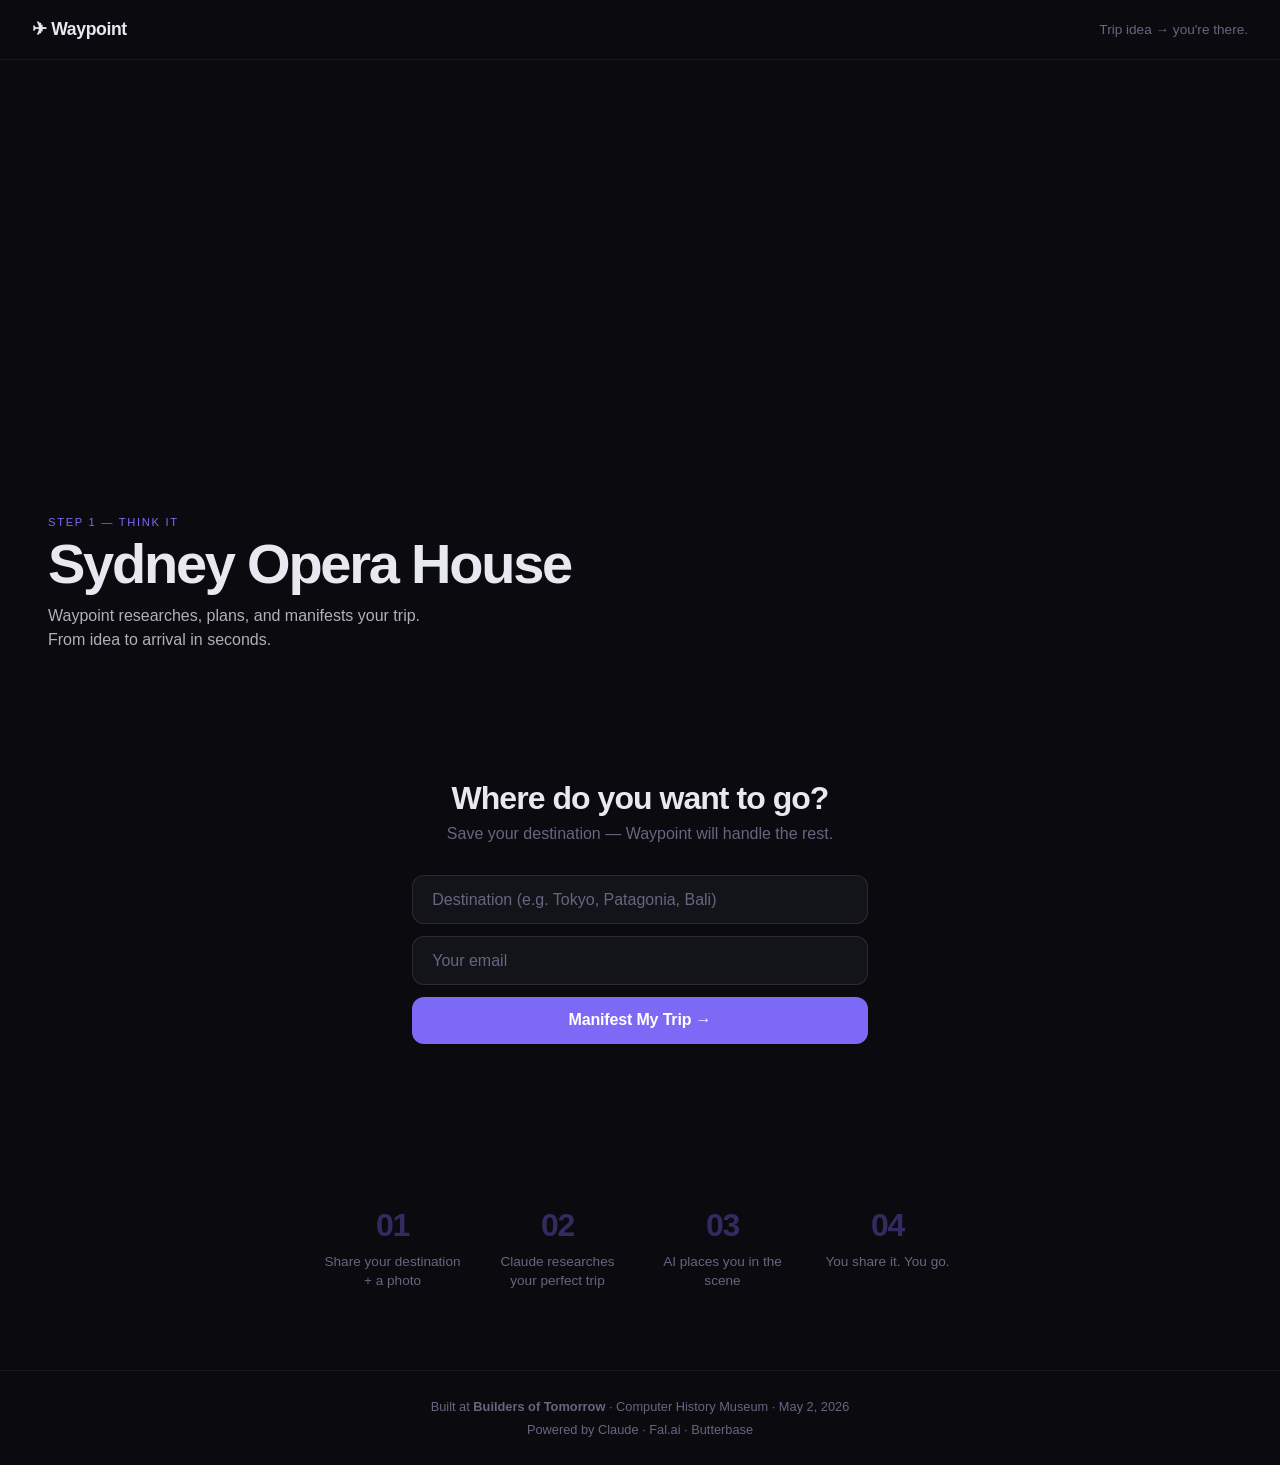
==== index.html @ 0c3d53c4 "feat: waypoint manifestation demo — builders of tomorrow 2026" ====
<!DOCTYPE html>
<html lang="en">
<head>
  <meta charset="UTF-8">
  <meta name="viewport" content="width=device-width, initial-scale=1.0">
  <title>Waypoint — Manifest Your Trip</title>
  <link rel="stylesheet" href="style.css">
</head>
<body>
  <nav class="nav">
    <span class="logo">✈ Waypoint</span>
    <span class="tagline">Trip idea → you're there.</span>
  </nav>

  <section class="hero">
    <div class="video-container">
      <video
        id="manifestVideo"
        src="assets/manifestation.mp4"
        autoplay
        muted
        loop
        playsinline
      ></video>
      <div class="video-overlay">
        <div class="overlay-text">
          <p class="step-label">STEP 1 — Think it</p>
          <h1>Sydney Opera House</h1>
          <p class="subtext">Waypoint researches, plans, and manifests your trip.<br>From idea to arrival in seconds.</p>
        </div>
      </div>
    </div>
  </section>

  <section class="wishlist" id="wishlist">
    <h2>Where do you want to go?</h2>
    <p class="wishlist-sub">Save your destination — Waypoint will handle the rest.</p>
    <form id="wishlistForm" class="wishlist-form">
      <input
        type="text"
        id="destination"
        placeholder="Destination (e.g. Tokyo, Patagonia, Bali)"
        required
        autocomplete="off"
      />
      <input
        type="email"
        id="email"
        placeholder="Your email"
        required
      />
      <button type="submit" id="submitBtn">Manifest My Trip →</button>
    </form>
    <p id="formStatus" class="form-status"></p>
  </section>

  <section class="how">
    <div class="steps">
      <div class="step"><span class="step-num">01</span><p>Share your destination + a photo</p></div>
      <div class="step"><span class="step-num">02</span><p>Claude researches your perfect trip</p></div>
      <div class="step"><span class="step-num">03</span><p>AI places you in the scene</p></div>
      <div class="step"><span class="step-num">04</span><p>You share it. You go.</p></div>
    </div>
  </section>

  <footer>
    <p>Built at <strong>Builders of Tomorrow</strong> · Computer History Museum · May 2, 2026</p>
    <p>Powered by Claude · Fal.ai · Butterbase</p>
  </footer>

  <script src="manifest.js"></script>
</body>
</html>
---- style.css ----
:root {
  --bg: #0a0a0f;
  --surface: #13131a;
  --accent: #7c6af7;
  --text: #e8e8f0;
  --muted: #666680;
  --radius: 12px;
}

* { box-sizing: border-box; margin: 0; padding: 0; }

body {
  font-family: -apple-system, BlinkMacSystemFont, 'Segoe UI', sans-serif;
  background: var(--bg);
  color: var(--text);
  min-height: 100vh;
}

/* Nav */
.nav {
  display: flex;
  justify-content: space-between;
  align-items: center;
  padding: 1.2rem 2rem;
  border-bottom: 1px solid rgba(255,255,255,0.06);
}
.logo { font-size: 1.1rem; font-weight: 700; letter-spacing: -0.02em; }
.tagline { font-size: 0.85rem; color: var(--muted); }

/* Hero video */
.hero { position: relative; }

.video-container {
  position: relative;
  width: 100%;
  max-height: 80vh;
  overflow: hidden;
}

video {
  width: 100%;
  height: 100%;
  object-fit: cover;
  display: block;
}

.video-overlay {
  position: absolute;
  inset: 0;
  background: linear-gradient(to bottom, rgba(10,10,15,0.2) 0%, rgba(10,10,15,0.75) 100%);
  display: flex;
  align-items: flex-end;
  padding: 3rem;
}

.overlay-text .step-label {
  font-size: 0.7rem;
  letter-spacing: 0.15em;
  color: var(--accent);
  margin-bottom: 0.5rem;
  text-transform: uppercase;
}

.overlay-text h1 {
  font-size: 3.5rem;
  font-weight: 800;
  letter-spacing: -0.04em;
  line-height: 1;
  margin-bottom: 0.75rem;
}

.overlay-text .subtext {
  font-size: 1rem;
  color: rgba(232, 232, 240, 0.75);
  line-height: 1.5;
}

/* Wishlist form */
.wishlist {
  padding: 5rem 2rem;
  text-align: center;
  max-width: 520px;
  margin: 0 auto;
}

.wishlist h2 {
  font-size: 2rem;
  font-weight: 700;
  letter-spacing: -0.03em;
  margin-bottom: 0.5rem;
}

.wishlist-sub {
  color: var(--muted);
  margin-bottom: 2rem;
}

.wishlist-form {
  display: flex;
  flex-direction: column;
  gap: 0.75rem;
}

.wishlist-form input {
  background: var(--surface);
  border: 1px solid rgba(255,255,255,0.1);
  border-radius: var(--radius);
  padding: 0.9rem 1.2rem;
  color: var(--text);
  font-size: 1rem;
  outline: none;
  transition: border-color 0.2s;
}

.wishlist-form input:focus { border-color: var(--accent); }
.wishlist-form input::placeholder { color: var(--muted); }

.wishlist-form button {
  background: var(--accent);
  color: white;
  border: none;
  border-radius: var(--radius);
  padding: 0.9rem 1.2rem;
  font-size: 1rem;
  font-weight: 600;
  cursor: pointer;
  transition: opacity 0.2s;
  letter-spacing: -0.01em;
}

.wishlist-form button:hover { opacity: 0.85; }
.wishlist-form button:disabled { opacity: 0.5; cursor: not-allowed; }

.form-status {
  margin-top: 1rem;
  font-size: 0.9rem;
  color: var(--accent);
  min-height: 1.2rem;
}

/* How it works */
.how {
  padding: 3rem 2rem 5rem;
  max-width: 700px;
  margin: 0 auto;
}

.steps {
  display: grid;
  grid-template-columns: repeat(4, 1fr);
  gap: 1.5rem;
}

.step { text-align: center; }

.step-num {
  display: block;
  font-size: 2rem;
  font-weight: 800;
  color: var(--accent);
  opacity: 0.35;
  margin-bottom: 0.5rem;
  letter-spacing: -0.04em;
}

.step p {
  font-size: 0.85rem;
  color: var(--muted);
  line-height: 1.4;
}

/* Footer */
footer {
  border-top: 1px solid rgba(255,255,255,0.06);
  padding: 1.5rem 2rem;
  text-align: center;
  color: var(--muted);
  font-size: 0.8rem;
  line-height: 1.8;
}

@media (max-width: 600px) {
  .overlay-text h1 { font-size: 2.2rem; }
  .video-overlay { padding: 1.5rem; }
  .steps { grid-template-columns: repeat(2, 1fr); }
}
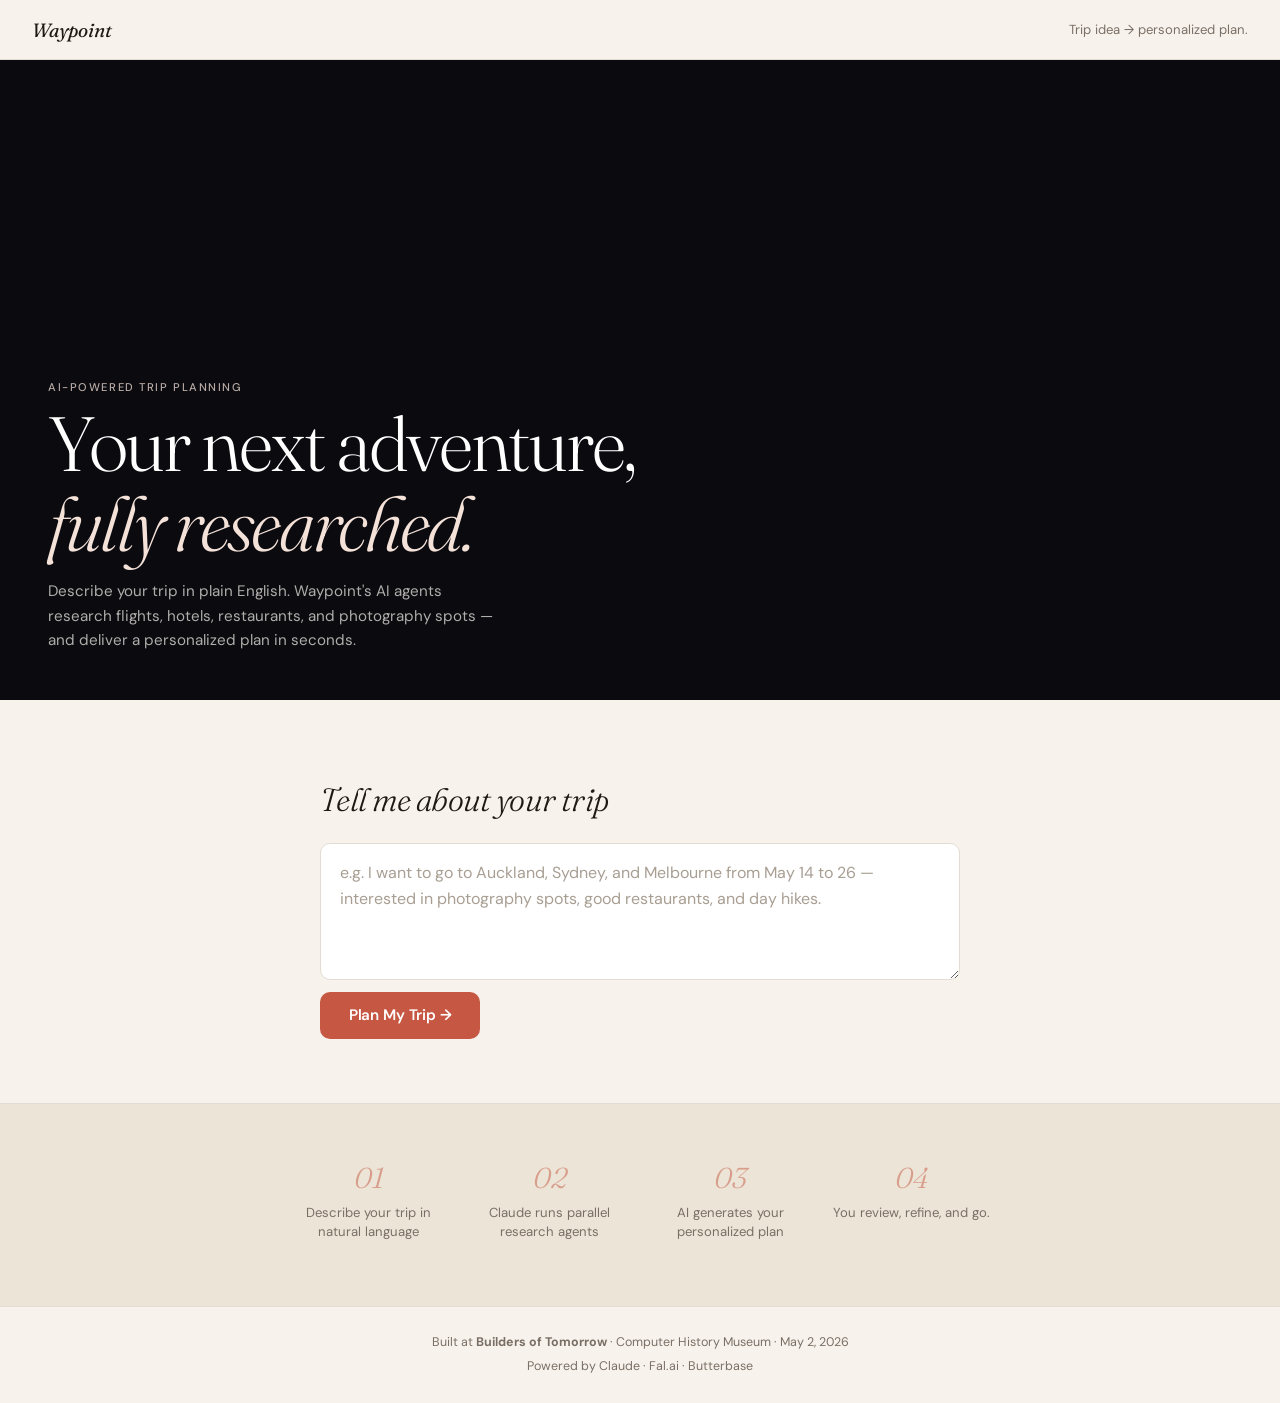
==== commit 0cb002af: "feat: editorial warm design + NL textarea + a11y fixes" ====
--- a/index.html
+++ b/index.html
@@ -3,13 +3,16 @@
 <head>
   <meta charset="UTF-8">
   <meta name="viewport" content="width=device-width, initial-scale=1.0">
-  <title>Waypoint — Manifest Your Trip</title>
+  <title>Waypoint — Plan Your Trip</title>
+  <link rel="preconnect" href="https://fonts.googleapis.com">
+  <link rel="preconnect" href="https://fonts.gstatic.com" crossorigin>
+  <link href="https://fonts.googleapis.com/css2?family=DM+Sans:ital,opsz,wght@0,9..40,300;0,9..40,400;0,9..40,500;0,9..40,600;1,9..40,300&family=Fraunces:ital,opsz,wght@0,9..144,300;0,9..144,400;1,9..144,300&display=swap" rel="stylesheet">
   <link rel="stylesheet" href="style.css">
 </head>
 <body>
   <nav class="nav">
-    <span class="logo">✈ Waypoint</span>
-    <span class="tagline">Trip idea → you're there.</span>
+    <span class="logo">Waypoint</span>
+    <span class="tagline">Trip idea → personalized plan.</span>
   </nav>
 
   <section class="hero">
@@ -24,42 +27,36 @@
       ></video>
       <div class="video-overlay">
         <div class="overlay-text">
-          <p class="step-label">STEP 1 — Think it</p>
-          <h1>Sydney Opera House</h1>
-          <p class="subtext">Waypoint researches, plans, and manifests your trip.<br>From idea to arrival in seconds.</p>
+          <p class="eyebrow">AI-Powered Trip Planning</p>
+          <h1>Your next adventure,<br><em>fully researched.</em></h1>
+          <p class="subtext">Describe your trip in plain English. Waypoint's AI agents research flights, hotels, restaurants, and photography spots — and deliver a personalized plan in seconds.</p>
         </div>
       </div>
     </div>
   </section>
 
-  <section class="wishlist" id="wishlist">
-    <h2>Where do you want to go?</h2>
-    <p class="wishlist-sub">Save your destination — Waypoint will handle the rest.</p>
-    <form id="wishlistForm" class="wishlist-form">
-      <input
-        type="text"
-        id="destination"
-        placeholder="Destination (e.g. Tokyo, Patagonia, Bali)"
-        required
-        autocomplete="off"
-      />
-      <input
-        type="email"
-        id="email"
-        placeholder="Your email"
-        required
-      />
-      <button type="submit" id="submitBtn">Manifest My Trip →</button>
-    </form>
-    <p id="formStatus" class="form-status"></p>
+  <section class="prompt-section" id="wishlist">
+    <div class="prompt-wrap">
+      <h2>Tell me about your trip</h2>
+      <form id="wishlistForm" class="prompt-form">
+        <textarea
+          id="destination"
+          placeholder="e.g. I want to go to Auckland, Sydney, and Melbourne from May 14 to 26 — interested in photography spots, good restaurants, and day hikes."
+          required
+          rows="4"
+          autocomplete="off"
+        ></textarea>
+        <button type="submit" id="submitBtn">Plan My Trip →</button>
+      </form>
+    </div>
   </section>
 
   <section class="how">
     <div class="steps">
-      <div class="step"><span class="step-num">01</span><p>Share your destination + a photo</p></div>
-      <div class="step"><span class="step-num">02</span><p>Claude researches your perfect trip</p></div>
-      <div class="step"><span class="step-num">03</span><p>AI places you in the scene</p></div>
-      <div class="step"><span class="step-num">04</span><p>You share it. You go.</p></div>
+      <div class="step"><span class="step-num">01</span><p>Describe your trip in natural language</p></div>
+      <div class="step"><span class="step-num">02</span><p>Claude runs parallel research agents</p></div>
+      <div class="step"><span class="step-num">03</span><p>AI generates your personalized plan</p></div>
+      <div class="step"><span class="step-num">04</span><p>You review, refine, and go.</p></div>
     </div>
   </section>
 
--- a/style.css
+++ b/style.css
@@ -1,34 +1,52 @@
 :root {
-  --bg: #0a0a0f;
-  --surface: #13131a;
-  --accent: #7c6af7;
-  --text: #e8e8f0;
-  --muted: #666680;
-  --radius: 12px;
+  /* Shared with plan.html */
+  --bg: #f7f3ec;
+  --bg-deep: #ece4d6;
+  --fg: #201a16;
+  --muted: #7a6f66;
+  --muted-soft: #a89e93;
+  --accent: #c65843;
+  --accent-deep: #9b3f2d;
+  --accent-soft: #f4e1d8;
+  --rule: #e3dcd3;
+  --card-bg: #ffffff;
+
+  /* Hero section (always dark) */
+  --hero-bg: #0a0a0f;
+
+  --radius: 10px;
+  font-family: "DM Sans", -apple-system, BlinkMacSystemFont, "Segoe UI", sans-serif;
 }
 
 * { box-sizing: border-box; margin: 0; padding: 0; }
 
 body {
-  font-family: -apple-system, BlinkMacSystemFont, 'Segoe UI', sans-serif;
   background: var(--bg);
-  color: var(--text);
+  color: var(--fg);
   min-height: 100vh;
 }
 
-/* Nav */
+/* Nav — warm */
 .nav {
   display: flex;
   justify-content: space-between;
   align-items: center;
-  padding: 1.2rem 2rem;
-  border-bottom: 1px solid rgba(255,255,255,0.06);
-}
-.logo { font-size: 1.1rem; font-weight: 700; letter-spacing: -0.02em; }
-.tagline { font-size: 0.85rem; color: var(--muted); }
-
-/* Hero video */
-.hero { position: relative; }
+  padding: 1.1rem 2rem;
+  background: var(--bg);
+  border-bottom: 1px solid var(--rule);
+}
+.logo {
+  font-family: "Fraunces", Georgia, serif;
+  font-size: 1.2rem;
+  font-weight: 400;
+  font-style: italic;
+  color: var(--fg);
+  letter-spacing: -0.01em;
+}
+.tagline { font-size: 0.82rem; color: var(--muted); }
+
+/* Hero video — stays dark */
+.hero { position: relative; background: var(--hero-bg); }
 
 .video-container {
   position: relative;
@@ -47,140 +65,237 @@
 .video-overlay {
   position: absolute;
   inset: 0;
-  background: linear-gradient(to bottom, rgba(10,10,15,0.2) 0%, rgba(10,10,15,0.75) 100%);
+  background: linear-gradient(to bottom, rgba(10,10,15,0.15) 0%, rgba(10,10,15,0.72) 100%);
   display: flex;
   align-items: flex-end;
   padding: 3rem;
 }
 
-.overlay-text .step-label {
+.overlay-text .eyebrow {
   font-size: 0.7rem;
-  letter-spacing: 0.15em;
-  color: var(--accent);
-  margin-bottom: 0.5rem;
+  letter-spacing: 0.14em;
+  color: rgba(244, 225, 216, 0.75);
   text-transform: uppercase;
+  margin-bottom: 0.6rem;
+  font-family: "DM Sans", sans-serif;
+  font-weight: 500;
 }
 
 .overlay-text h1 {
-  font-size: 3.5rem;
-  font-weight: 800;
-  letter-spacing: -0.04em;
-  line-height: 1;
-  margin-bottom: 0.75rem;
+  font-family: "Fraunces", Georgia, serif;
+  font-size: clamp(2.4rem, 6vw, 5rem);
+  font-weight: 300;
+  letter-spacing: -0.03em;
+  line-height: 1.05;
+  color: #fff;
+  margin-bottom: 0.9rem;
+}
+
+.overlay-text h1 em {
+  font-style: italic;
+  color: var(--accent-soft);
 }
 
 .overlay-text .subtext {
-  font-size: 1rem;
-  color: rgba(232, 232, 240, 0.75);
-  line-height: 1.5;
-}
-
-/* Wishlist form */
-.wishlist {
-  padding: 5rem 2rem;
-  text-align: center;
-  max-width: 520px;
+  font-size: 0.95rem;
+  color: rgba(247, 243, 236, 0.7);
+  line-height: 1.6;
+  max-width: 460px;
+}
+
+/* Prompt section — warm editorial */
+.prompt-section {
+  background: var(--bg);
+  padding: 5rem 2rem 4rem;
+  border-bottom: 1px solid var(--rule);
+}
+
+.prompt-wrap {
+  max-width: 640px;
   margin: 0 auto;
 }
 
-.wishlist h2 {
+.prompt-wrap h2 {
+  font-family: "Fraunces", Georgia, serif;
   font-size: 2rem;
-  font-weight: 700;
-  letter-spacing: -0.03em;
-  margin-bottom: 0.5rem;
-}
-
-.wishlist-sub {
-  color: var(--muted);
-  margin-bottom: 2rem;
-}
-
-.wishlist-form {
+  font-weight: 300;
+  font-style: italic;
+  letter-spacing: -0.02em;
+  color: var(--fg);
+  margin-bottom: 1.5rem;
+}
+
+.prompt-form {
   display: flex;
   flex-direction: column;
   gap: 0.75rem;
 }
 
-.wishlist-form input {
-  background: var(--surface);
-  border: 1px solid rgba(255,255,255,0.1);
+.prompt-form textarea {
+  background: var(--card-bg);
+  border: 1.5px solid var(--rule);
   border-radius: var(--radius);
-  padding: 0.9rem 1.2rem;
-  color: var(--text);
+  padding: 1rem 1.2rem;
+  color: var(--fg);
+  font-family: "DM Sans", sans-serif;
   font-size: 1rem;
+  line-height: 1.6;
+  resize: vertical;
   outline: none;
   transition: border-color 0.2s;
-}
-
-.wishlist-form input:focus { border-color: var(--accent); }
-.wishlist-form input::placeholder { color: var(--muted); }
-
-.wishlist-form button {
+  min-height: 110px;
+}
+
+.prompt-form textarea:focus { border-color: var(--accent); }
+.prompt-form textarea::placeholder { color: var(--muted-soft); }
+
+.prompt-form button {
+  align-self: flex-start;
   background: var(--accent);
-  color: white;
+  color: #fff;
   border: none;
   border-radius: var(--radius);
-  padding: 0.9rem 1.2rem;
-  font-size: 1rem;
+  padding: 0.85rem 1.8rem;
+  font-family: "DM Sans", sans-serif;
+  font-size: 0.95rem;
   font-weight: 600;
   cursor: pointer;
-  transition: opacity 0.2s;
+  transition: background 0.2s, box-shadow 0.2s;
   letter-spacing: -0.01em;
 }
 
-.wishlist-form button:hover { opacity: 0.85; }
-.wishlist-form button:disabled { opacity: 0.5; cursor: not-allowed; }
-
-.form-status {
-  margin-top: 1rem;
+.prompt-form button:hover { background: var(--accent-deep); box-shadow: 0 4px 16px rgba(198,88,67,0.28); }
+.prompt-form button:focus-visible { outline: 3px solid var(--accent); outline-offset: 3px; }
+.prompt-form button:disabled { opacity: 0.5; cursor: not-allowed; }
+
+.prompt-form textarea:focus-visible {
+  outline: none;
+  border-color: var(--accent);
+  box-shadow: 0 0 0 3px rgba(198,88,67,0.12);
+}
+
+/* Loading animation */
+.loader-wrap {
+  padding: 4rem 2rem;
+  text-align: center;
+  max-width: 480px;
+  margin: 0 auto;
+}
+
+.loader-heading {
+  font-family: "Fraunces", Georgia, serif;
+  font-size: 1.4rem;
+  font-weight: 300;
+  font-style: italic;
+  color: var(--fg);
+  margin-bottom: 2.5rem;
+  display: flex;
+  align-items: center;
+  justify-content: center;
+  gap: 0.75rem;
+  flex-wrap: wrap;
+}
+
+.loader-spinner {
+  display: inline-block;
+  width: 18px;
+  height: 18px;
+  border: 2px solid var(--accent-soft);
+  border-top-color: var(--accent);
+  border-radius: 50%;
+  animation: spin 0.8s linear infinite;
+  flex-shrink: 0;
+}
+
+@keyframes spin { to { transform: rotate(360deg); } }
+
+@media (prefers-reduced-motion: reduce) {
+  .loader-spinner { animation: none; border-top-color: var(--accent); }
+  .step-icon, .step-row { transition: none; }
+}
+
+.loader-steps {
+  display: flex;
+  flex-direction: column;
+  gap: 0.9rem;
+  text-align: left;
+  max-width: 320px;
+  margin: 0 auto;
+}
+
+.step-row {
+  display: flex;
+  align-items: center;
+  gap: 0.75rem;
   font-size: 0.9rem;
-  color: var(--accent);
-  min-height: 1.2rem;
+  color: var(--muted);
+  transition: color 0.3s;
+}
+
+.step-icon {
+  font-size: 0.95rem;
+  width: 1.2rem;
+  text-align: center;
+  flex-shrink: 0;
+  transition: color 0.3s;
+}
+
+.step-icon--done { color: var(--accent); }
+
+.step-row:has(.step-icon--done) { color: var(--fg); }
+
+.step-label--final {
+  color: var(--accent-deep);
+  font-weight: 500;
 }
 
 /* How it works */
 .how {
-  padding: 3rem 2rem 5rem;
-  max-width: 700px;
-  margin: 0 auto;
+  background: var(--bg-deep);
+  padding: 3.5rem 2rem 4rem;
 }
 
 .steps {
   display: grid;
   grid-template-columns: repeat(4, 1fr);
   gap: 1.5rem;
+  max-width: 700px;
+  margin: 0 auto;
 }
 
 .step { text-align: center; }
 
 .step-num {
   display: block;
-  font-size: 2rem;
-  font-weight: 800;
+  font-family: "Fraunces", Georgia, serif;
+  font-size: 1.8rem;
+  font-weight: 300;
+  font-style: italic;
   color: var(--accent);
-  opacity: 0.35;
+  opacity: 0.5;
   margin-bottom: 0.5rem;
-  letter-spacing: -0.04em;
 }
 
 .step p {
-  font-size: 0.85rem;
+  font-size: 0.82rem;
   color: var(--muted);
-  line-height: 1.4;
+  line-height: 1.5;
 }
 
 /* Footer */
 footer {
-  border-top: 1px solid rgba(255,255,255,0.06);
+  background: var(--bg);
+  border-top: 1px solid var(--rule);
   padding: 1.5rem 2rem;
   text-align: center;
   color: var(--muted);
-  font-size: 0.8rem;
-  line-height: 1.8;
+  font-size: 0.78rem;
+  line-height: 1.9;
 }
 
 @media (max-width: 600px) {
-  .overlay-text h1 { font-size: 2.2rem; }
+  .overlay-text h1 { font-size: 2rem; }
   .video-overlay { padding: 1.5rem; }
   .steps { grid-template-columns: repeat(2, 1fr); }
-}
+  .prompt-form button { width: 100%; }
+}
